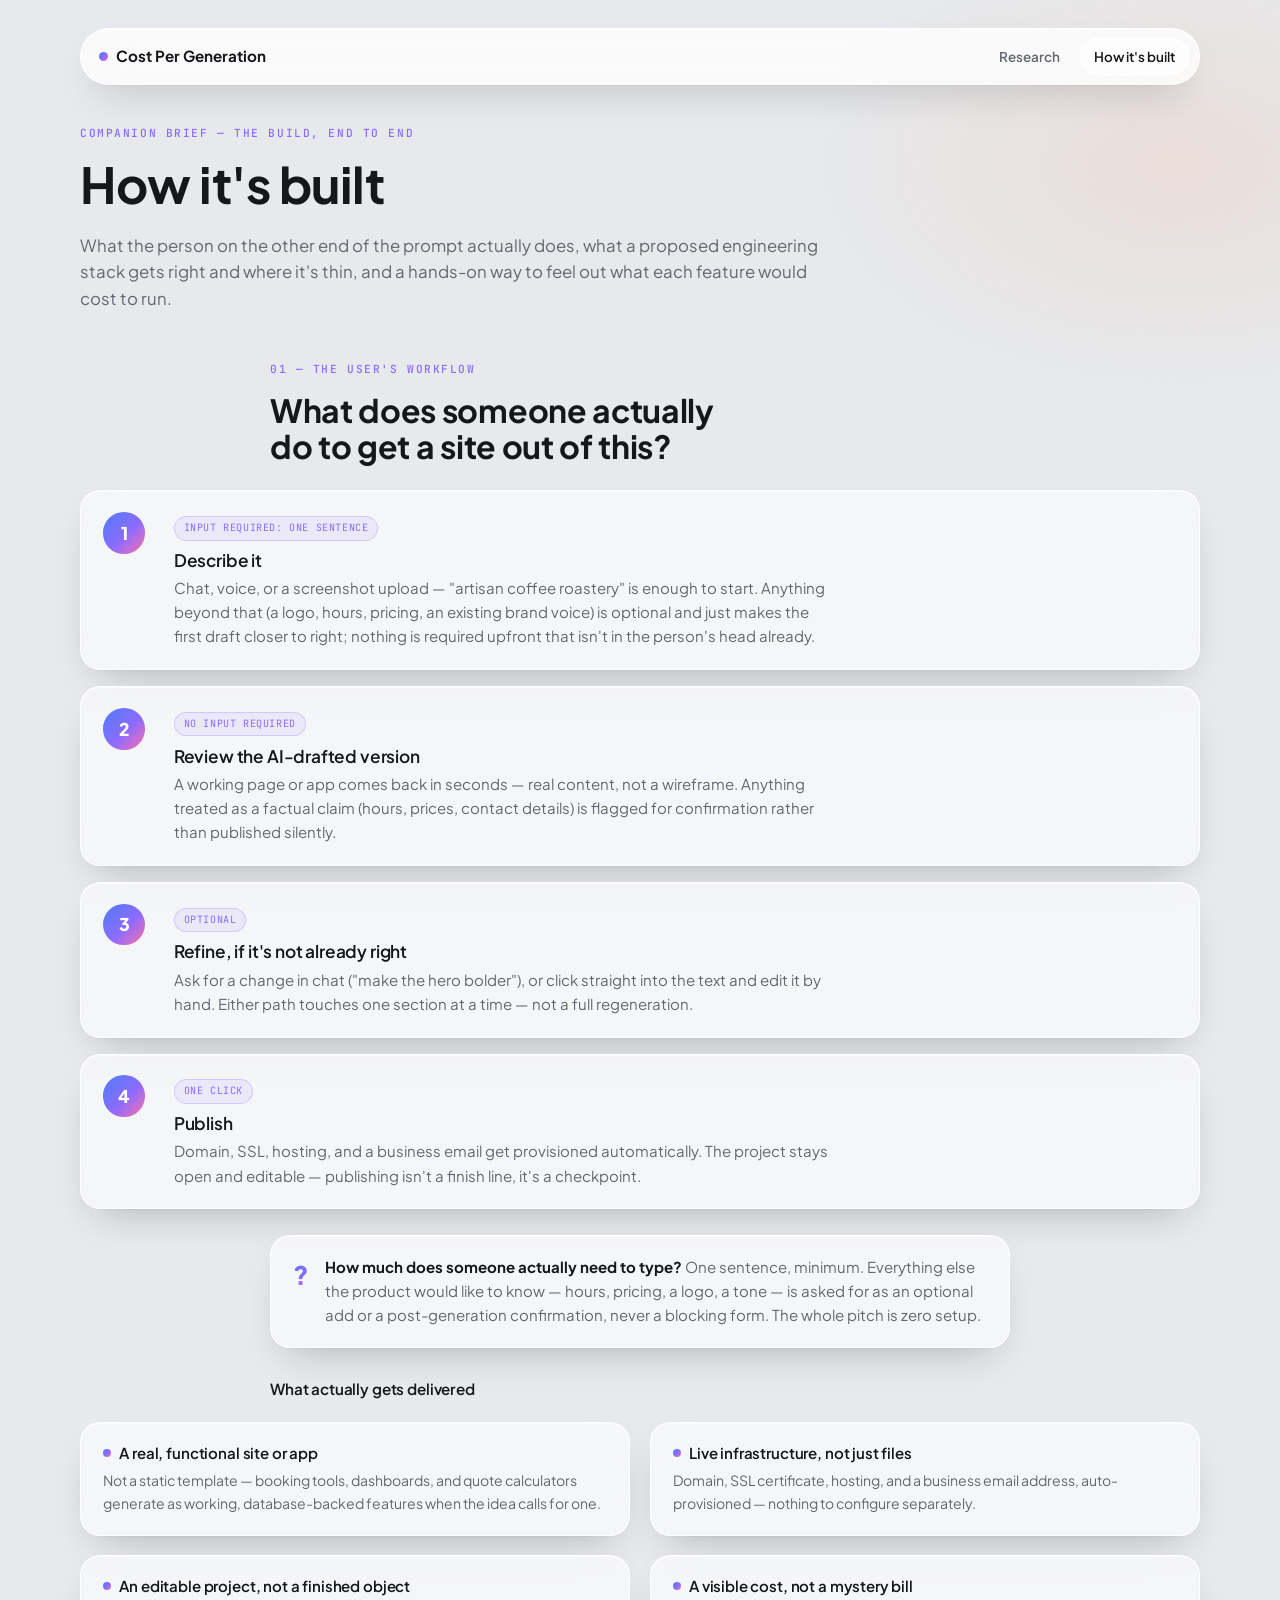
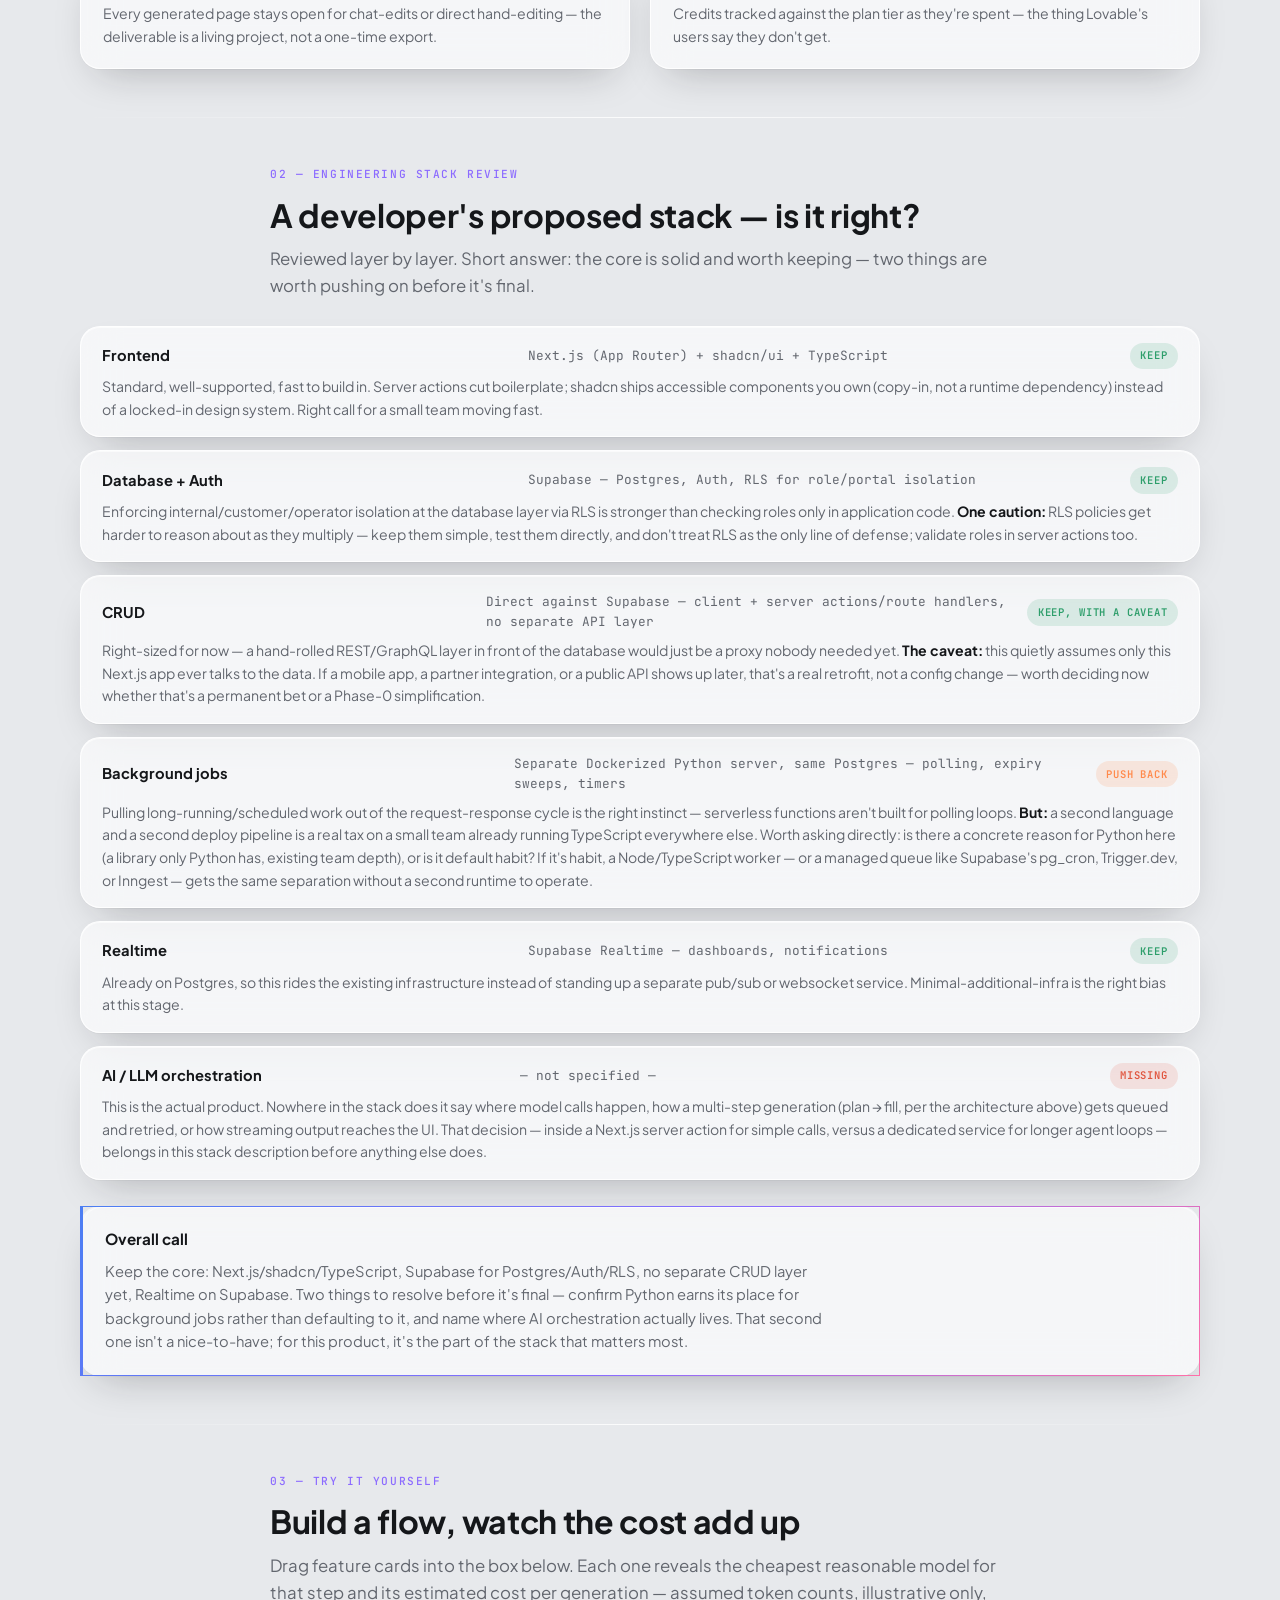
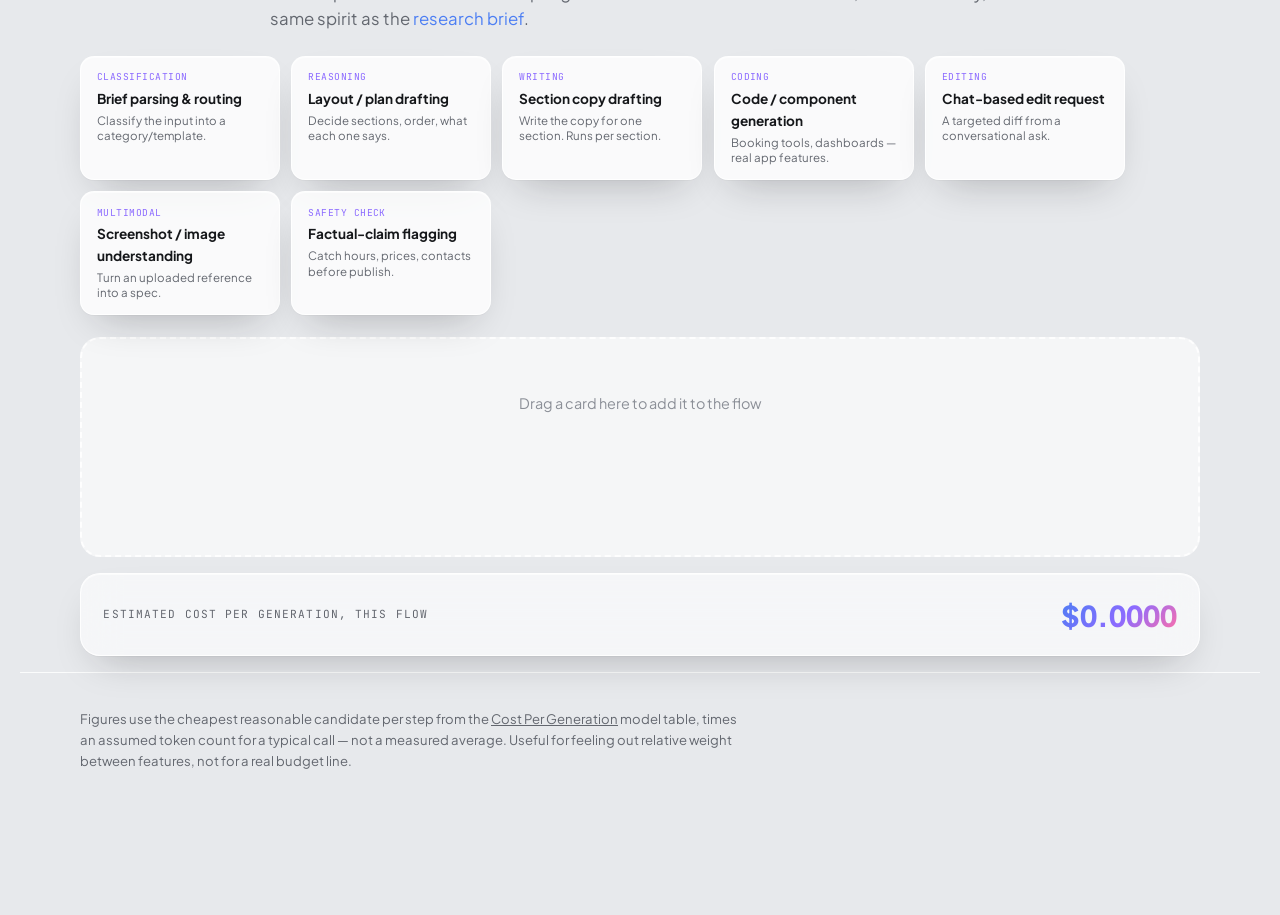
==== workflow.html @ f217ed28 "Rebrand to glassmorphic UI, add How It's Built page - New shared style.css: light/dark glass design " ====
<!doctype html>
<html lang="en">
<head>
<meta charset="utf-8" />
<meta name="viewport" content="width=device-width, initial-scale=1" />
<title>How It's Built</title>
<meta name="description" content="The end-user flow for IONOS's AI App & Sitebuilder, a review of a proposed engineering stack, and a drag-and-drop tool to feel out feature-by-feature model costs." />
<link rel="preconnect" href="https://fonts.googleapis.com" />
<link rel="preconnect" href="https://fonts.gstatic.com" crossorigin />
<link rel="stylesheet" href="style.css" />
<style>
/* steps */
.steps{display:flex;flex-direction:column;gap:1rem;margin:1.6rem 0}
.step{display:grid;grid-template-columns:3.2rem 1fr;gap:1.2rem;padding:1.3rem 1.4rem}
.step .sn{
  width:2.6rem;height:2.6rem;border-radius:50%;background:var(--gradient);color:#fff;
  display:flex;align-items:center;justify-content:center;font-family:var(--font-display);font-weight:800;font-size:1.1rem;
}
.step h3{margin:.15rem 0 .35rem;font-size:1.08rem}
.step p{margin:0;color:var(--soft-ink);font-size:.94rem;max-width:60ch}
.step .badge{
  display:inline-block;font-family:var(--font-mono);font-size:.63rem;text-transform:uppercase;letter-spacing:.06em;
  color:var(--violet);background:rgba(140,107,255,.1);border:1px solid rgba(140,107,255,.25);
  border-radius:999px;padding:.2rem .55rem;margin-bottom:.5rem;
}

.deliver-grid{display:grid;grid-template-columns:1fr 1fr;gap:1.2rem;margin:1.6rem 0}
@media (max-width:640px){ .deliver-grid{grid-template-columns:1fr} }
.deliver{padding:1.3rem 1.4rem}
.deliver h3{font-size:.94rem;margin-bottom:.5rem;display:flex;align-items:center;gap:.5rem}
.deliver h3 .ic{width:8px;height:8px;border-radius:50%;background:var(--gradient);flex:0 0 auto}
.deliver p{margin:0;font-size:.88rem;color:var(--soft-ink)}

.qcallout{
  display:flex;gap:1rem;align-items:flex-start;padding:1.2rem 1.4rem;margin:1.6rem 0;
}
.qcallout .q{font-family:var(--font-display);font-size:1.6rem;font-weight:800;background:var(--gradient);-webkit-background-clip:text;background-clip:text;color:transparent;flex:0 0 auto}
.qcallout p{margin:0;color:var(--soft-ink);font-size:.94rem}
.qcallout b{color:var(--ink)}

/* stack review */
.stack-list{display:flex;flex-direction:column;gap:.8rem;margin:1.6rem 0}
.stack-row{display:grid;grid-template-columns:1.4fr 2fr auto;gap:1rem;align-items:center;padding:1rem 1.3rem}
@media (max-width:760px){ .stack-row{grid-template-columns:1fr}}
.stack-row .layer{font-weight:700;font-size:.92rem}
.stack-row .choice{font-family:var(--font-mono);font-size:.8rem;color:var(--soft-ink)}
.verdict{
  font-family:var(--font-mono);font-size:.66rem;text-transform:uppercase;letter-spacing:.08em;
  padding:.3rem .65rem;border-radius:999px;white-space:nowrap;font-weight:600;
}
.verdict.keep{background:rgba(46,158,107,.14);color:var(--good)}
.verdict.watch{background:rgba(255,138,76,.16);color:var(--coral)}
.verdict.gap{background:rgba(224,86,63,.14);color:var(--bad)}
.stack-detail{padding:0 1.3rem 1rem;margin-top:-.6rem;font-size:.88rem;color:var(--soft-ink)}
.stack-detail b{color:var(--ink)}

.verdict-box{padding:1.3rem 1.4rem;margin-top:1.4rem;border-left:3px solid transparent;border-image:var(--gradient) 1}
.verdict-box h4{margin:0 0 .5rem;font-size:.95rem}
.verdict-box p{margin:0;color:var(--soft-ink);font-size:.92rem}

/* estimator */
.palette{display:flex;flex-wrap:wrap;gap:.7rem;margin:1.4rem 0}
.flow-card{
  touch-action:none;cursor:grab;user-select:none;
  display:flex;flex-direction:column;gap:.2rem;padding:.8rem 1rem;width:200px;
  background:var(--glass-strong);border:1px solid var(--glass-border);border-radius:14px;box-shadow:var(--glass-shadow);
}
.flow-card:active{cursor:grabbing}
.flow-card.used{opacity:.28;pointer-events:none}
.flow-card .fname{font-weight:700;font-size:.85rem}
.flow-card .fdesc{font-size:.72rem;color:var(--soft-ink);line-height:1.35}
.flow-card .ftag{font-family:var(--font-mono);font-size:.6rem;text-transform:uppercase;letter-spacing:.05em;color:var(--violet)}

.ghost{
  position:fixed;z-index:999;pointer-events:none;width:200px;
  padding:.8rem 1rem;background:var(--glass-strong);border:1px solid var(--glass-border);
  border-radius:14px;box-shadow:0 24px 50px -16px rgba(20,22,26,.4);transform:translate(-50%,-50%) rotate(-2deg);
}
.ghost .fname{font-weight:700;font-size:.85rem}

.dropzone{
  min-height:220px;padding:1.3rem;margin:0 0 1rem;
  display:flex;flex-wrap:wrap;align-content:flex-start;gap:.8rem;
  border:2px dashed var(--glass-border);border-radius:20px;background:var(--glass);
  transition:border-color .15s, background .15s;
}
.dropzone.over{border-color:var(--violet);background:rgba(140,107,255,.08)}
.dropzone .empty-msg{
  width:100%;text-align:center;color:var(--faint-ink);font-size:.9rem;margin:auto;padding:2rem 0;
}
.result-card{
  width:230px;padding:.85rem 1rem;background:var(--glass-strong);border:1px solid var(--glass-border);
  border-radius:14px;box-shadow:var(--glass-shadow);position:relative;
}
.result-card .rm{
  position:absolute;top:.5rem;right:.6rem;background:none;border:0;color:var(--faint-ink);cursor:pointer;
  font-size:.9rem;line-height:1;padding:.2rem;
}
.result-card .rm:hover{color:var(--bad)}
.result-card .fname{font-weight:700;font-size:.83rem;margin-bottom:.4rem;padding-right:1.2rem}
.result-card .models{display:flex;flex-wrap:wrap;gap:.3rem;margin-bottom:.5rem}
.result-card .mchip{
  font-family:var(--font-mono);font-size:.6rem;background:rgba(120,120,130,.1);border:1px solid var(--glass-border);
  border-radius:999px;padding:.15rem .5rem;color:var(--soft-ink);
}
.result-card .cost{font-family:var(--font-mono);font-size:.82rem;font-weight:600;color:var(--good)}

.totalbar{
  display:flex;align-items:center;justify-content:space-between;gap:1rem;flex-wrap:wrap;
  padding:1.1rem 1.4rem;
}
.totalbar .label{font-family:var(--font-mono);font-size:.7rem;text-transform:uppercase;letter-spacing:.1em;color:var(--soft-ink)}
.totalbar .amount{font-family:var(--font-display);font-size:1.8rem;font-weight:800;font-variant-numeric:tabular-nums}
.totalbar .amount span{background:var(--gradient);-webkit-background-clip:text;background-clip:text;color:transparent}
</style>
</head>
<body>

<header class="topbar">
  <div class="topbar-inner">
    <a class="brand" href="index.html"><span class="dot"></span><span class="full">Cost Per Generation</span></a>
    <nav class="navlinks">
      <a href="index.html">Research</a>
      <a href="workflow.html" class="is-active">How it's built</a>
    </nav>
  </div>
</header>

<main>
  <div class="wrap">
    <span class="eyebrow">Companion brief — the build, end to end</span>
    <h1>How it's built</h1>
    <p class="lede">What the person on the other end of the prompt actually does, what a proposed engineering stack gets right and where it's thin, and a hands-on way to feel out what each feature would cost to run.</p>
  </div>

  <!-- WORKFLOW -->
  <section style="margin-top:3rem" id="workflow">
    <div class="wrap" style="max-width:740px">
      <span class="eyebrow">01 — The user's workflow</span>
      <h2>What does someone actually do to get a site out of this?</h2>
    </div>
    <div class="wrap">
      <div class="steps">
        <div class="step card">
          <div class="sn">1</div>
          <div>
            <span class="badge">Input required: one sentence</span>
            <h3>Describe it</h3>
            <p>Chat, voice, or a screenshot upload — "artisan coffee roastery" is enough to start. Anything beyond that (a logo, hours, pricing, an existing brand voice) is optional and just makes the first draft closer to right; nothing is required upfront that isn't in the person's head already.</p>
          </div>
        </div>
        <div class="step card">
          <div class="sn">2</div>
          <div>
            <span class="badge">No input required</span>
            <h3>Review the AI-drafted version</h3>
            <p>A working page or app comes back in seconds — real content, not a wireframe. Anything treated as a factual claim (hours, prices, contact details) is flagged for confirmation rather than published silently.</p>
          </div>
        </div>
        <div class="step card">
          <div class="sn">3</div>
          <div>
            <span class="badge">Optional</span>
            <h3>Refine, if it's not already right</h3>
            <p>Ask for a change in chat ("make the hero bolder"), or click straight into the text and edit it by hand. Either path touches one section at a time — not a full regeneration.</p>
          </div>
        </div>
        <div class="step card">
          <div class="sn">4</div>
          <div>
            <span class="badge">One click</span>
            <h3>Publish</h3>
            <p>Domain, SSL, hosting, and a business email get provisioned automatically. The project stays open and editable — publishing isn't a finish line, it's a checkpoint.</p>
          </div>
        </div>
      </div>
    </div>

    <div class="wrap" style="max-width:740px">
      <div class="qcallout card">
        <span class="q">?</span>
        <p><b>How much does someone actually need to type?</b> One sentence, minimum. Everything else the product would like to know — hours, pricing, a logo, a tone — is asked for as an optional add or a post-generation confirmation, never a blocking form. The whole pitch is zero setup.</p>
      </div>
    </div>

    <div class="wrap" style="max-width:740px">
      <h3 style="font-size:.95rem;margin:2rem 0 0">What actually gets delivered</h3>
    </div>
    <div class="wrap">
      <div class="deliver-grid">
        <div class="deliver card"><h3><span class="ic"></span>A real, functional site or app</h3><p>Not a static template — booking tools, dashboards, and quote calculators generate as working, database-backed features when the idea calls for one.</p></div>
        <div class="deliver card"><h3><span class="ic"></span>Live infrastructure, not just files</h3><p>Domain, SSL certificate, hosting, and a business email address, auto-provisioned — nothing to configure separately.</p></div>
        <div class="deliver card"><h3><span class="ic"></span>An editable project, not a finished object</h3><p>Every generated page stays open for chat-edits or direct hand-editing — the deliverable is a living project, not a one-time export.</p></div>
        <div class="deliver card"><h3><span class="ic"></span>A visible cost, not a mystery bill</h3><p>Credits tracked against the plan tier as they're spent — the thing Lovable's users say they don't get.</p></div>
      </div>
    </div>
  </section>

  <hr class="rule" />

  <!-- STACK REVIEW -->
  <section id="stack">
    <div class="wrap" style="max-width:740px">
      <span class="eyebrow">02 — Engineering stack review</span>
      <h2>A developer's proposed stack — is it right?</h2>
      <p class="lede">Reviewed layer by layer. Short answer: the core is solid and worth keeping — two things are worth pushing on before it's final.</p>
    </div>
    <div class="wrap">
      <div class="stack-list">
        <div class="card">
          <div class="stack-row">
            <span class="layer">Frontend</span>
            <span class="choice">Next.js (App Router) + shadcn/ui + TypeScript</span>
            <span class="verdict keep">Keep</span>
          </div>
          <div class="stack-detail">Standard, well-supported, fast to build in. Server actions cut boilerplate; shadcn ships accessible components you own (copy-in, not a runtime dependency) instead of a locked-in design system. Right call for a small team moving fast.</div>
        </div>
        <div class="card">
          <div class="stack-row">
            <span class="layer">Database + Auth</span>
            <span class="choice">Supabase — Postgres, Auth, RLS for role/portal isolation</span>
            <span class="verdict keep">Keep</span>
          </div>
          <div class="stack-detail">Enforcing internal/customer/operator isolation at the database layer via RLS is stronger than checking roles only in application code. <b>One caution:</b> RLS policies get harder to reason about as they multiply — keep them simple, test them directly, and don't treat RLS as the only line of defense; validate roles in server actions too.</div>
        </div>
        <div class="card">
          <div class="stack-row">
            <span class="layer">CRUD</span>
            <span class="choice">Direct against Supabase — client + server actions/route handlers, no separate API layer</span>
            <span class="verdict keep">Keep, with a caveat</span>
          </div>
          <div class="stack-detail">Right-sized for now — a hand-rolled REST/GraphQL layer in front of the database would just be a proxy nobody needed yet. <b>The caveat:</b> this quietly assumes only this Next.js app ever talks to the data. If a mobile app, a partner integration, or a public API shows up later, that's a real retrofit, not a config change — worth deciding now whether that's a permanent bet or a Phase-0 simplification.</div>
        </div>
        <div class="card">
          <div class="stack-row">
            <span class="layer">Background jobs</span>
            <span class="choice">Separate Dockerized Python server, same Postgres — polling, expiry sweeps, timers</span>
            <span class="verdict watch">Push back</span>
          </div>
          <div class="stack-detail">Pulling long-running/scheduled work out of the request-response cycle is the right instinct — serverless functions aren't built for polling loops. <b>But:</b> a second language and a second deploy pipeline is a real tax on a small team already running TypeScript everywhere else. Worth asking directly: is there a concrete reason for Python here (a library only Python has, existing team depth), or is it default habit? If it's habit, a Node/TypeScript worker — or a managed queue like Supabase's pg_cron, Trigger.dev, or Inngest — gets the same separation without a second runtime to operate.</div>
        </div>
        <div class="card">
          <div class="stack-row">
            <span class="layer">Realtime</span>
            <span class="choice">Supabase Realtime — dashboards, notifications</span>
            <span class="verdict keep">Keep</span>
          </div>
          <div class="stack-detail">Already on Postgres, so this rides the existing infrastructure instead of standing up a separate pub/sub or websocket service. Minimal-additional-infra is the right bias at this stage.</div>
        </div>
        <div class="card">
          <div class="stack-row">
            <span class="layer">AI / LLM orchestration</span>
            <span class="choice">— not specified —</span>
            <span class="verdict gap">Missing</span>
          </div>
          <div class="stack-detail">This is the actual product. Nowhere in the stack does it say where model calls happen, how a multi-step generation (plan → fill, per the architecture above) gets queued and retried, or how streaming output reaches the UI. That decision — inside a Next.js server action for simple calls, versus a dedicated service for longer agent loops — belongs in this stack description before anything else does.</div>
        </div>
      </div>

      <div class="verdict-box card">
        <h4>Overall call</h4>
        <p>Keep the core: Next.js/shadcn/TypeScript, Supabase for Postgres/Auth/RLS, no separate CRUD layer yet, Realtime on Supabase. Two things to resolve before it's final — confirm Python earns its place for background jobs rather than defaulting to it, and name where AI orchestration actually lives. That second one isn't a nice-to-have; for this product, it's the part of the stack that matters most.</p>
      </div>
    </div>
  </section>

  <hr class="rule" />

  <!-- ESTIMATOR -->
  <section id="estimator">
    <div class="wrap" style="max-width:740px">
      <span class="eyebrow">03 — Try it yourself</span>
      <h2>Build a flow, watch the cost add up</h2>
      <p class="lede">Drag feature cards into the box below. Each one reveals the cheapest reasonable model for that step and its estimated cost per generation — assumed token counts, illustrative only, same spirit as the <a href="index.html">research brief</a>.</p>
    </div>
    <div class="wrap">
      <div class="palette" id="palette"></div>

      <div class="dropzone" id="dropzone">
        <span class="empty-msg" id="emptyMsg">Drag a card here to add it to the flow</span>
      </div>

      <div class="totalbar card">
        <span class="label">Estimated cost per generation, this flow</span>
        <span class="amount"><span id="totalAmount">$0.0000</span></span>
      </div>
    </div>
  </section>

  <footer>
    <div class="wrap">
      <p>Figures use the cheapest reasonable candidate per step from the <a href="index.html">Cost Per Generation</a> model table, times an assumed token count for a typical call — not a measured average. Useful for feeling out relative weight between features, not for a real budget line.</p>
    </div>
  </footer>
</main>

<script>
(function(){
  var FEATURES = [
    { id:'parse', name:'Brief parsing & routing', desc:'Classify the input into a category/template.', tag:'classification', models:['Command R7B','GPT-5 Nano'], cost:0.000038 },
    { id:'plan', name:'Layout / plan drafting', desc:'Decide sections, order, what each one says.', tag:'reasoning', models:['Gemini 3 Flash','Claude Sonnet 5'], cost:0.003150 },
    { id:'copy', name:'Section copy drafting', desc:'Write the copy for one section. Runs per section.', tag:'writing', models:['Claude Haiku 4.5','GPT-5 Mini'], cost:0.002800 },
    { id:'code', name:'Code / component generation', desc:'Booking tools, dashboards — real app features.', tag:'coding', models:['Kimi K2.7 Code','Qwen3 Coder'], cost:0.010970 },
    { id:'edit', name:'Chat-based edit request', desc:'A targeted diff from a conversational ask.', tag:'editing', models:['Claude Haiku 4.5','Grok 4.1'], cost:0.002500 },
    { id:'vision', name:'Screenshot / image understanding', desc:'Turn an uploaded reference into a spec.', tag:'multimodal', models:['Gemini 3.1 Pro','GPT-5.5'], cost:0.007200 },
    { id:'flag', name:'Factual-claim flagging', desc:'Catch hours, prices, contacts before publish.', tag:'safety check', models:['Command R7B','GPT-5 Nano'], cost:0.000023 }
  ];

  var palette = document.getElementById('palette');
  var dropzone = document.getElementById('dropzone');
  var emptyMsg = document.getElementById('emptyMsg');
  var totalAmount = document.getElementById('totalAmount');
  var total = 0;

  function fmt(n){
    if(n === 0) return '$0.0000';
    if(n < 0.001) return '$' + n.toFixed(6);
    if(n < 0.01) return '$' + n.toFixed(5);
    return '$' + n.toFixed(4);
  }

  FEATURES.forEach(function(f){
    var card = document.createElement('div');
    card.className = 'flow-card';
    card.id = 'card-' + f.id;
    card.innerHTML = '<span class="ftag">' + f.tag + '</span><span class="fname">' + f.name + '</span><span class="fdesc">' + f.desc + '</span>';
    palette.appendChild(card);
    wireDrag(card, f);
  });

  function wireDrag(card, f){
    card.addEventListener('pointerdown', function(e){
      if(card.classList.contains('used')) return;
      e.preventDefault();
      var ghost = document.createElement('div');
      ghost.className = 'ghost';
      ghost.innerHTML = '<span class="fname">' + f.name + '</span>';
      document.body.appendChild(ghost);
      moveGhost(e.clientX, e.clientY);

      function moveGhost(x,y){ ghost.style.left = x + 'px'; ghost.style.top = y + 'px'; }

      function onMove(ev){
        moveGhost(ev.clientX, ev.clientY);
        var r = dropzone.getBoundingClientRect();
        var inside = ev.clientX >= r.left && ev.clientX <= r.right && ev.clientY >= r.top && ev.clientY <= r.bottom;
        dropzone.classList.toggle('over', inside);
      }
      function onUp(ev){
        window.removeEventListener('pointermove', onMove);
        window.removeEventListener('pointerup', onUp);
        dropzone.classList.remove('over');
        var r = dropzone.getBoundingClientRect();
        var inside = ev.clientX >= r.left && ev.clientX <= r.right && ev.clientY >= r.top && ev.clientY <= r.bottom;
        ghost.remove();
        if(inside) addToFlow(f, card);
      }
      window.addEventListener('pointermove', onMove);
      window.addEventListener('pointerup', onUp);
    });
  }

  function addToFlow(f, card){
    card.classList.add('used');
    emptyMsg.style.display = 'none';

    var rc = document.createElement('div');
    rc.className = 'result-card';
    rc.id = 'result-' + f.id;
    rc.innerHTML =
      '<button class="rm" aria-label="Remove ' + f.name + '">×</button>' +
      '<div class="fname">' + f.name + '</div>' +
      '<div class="models">' + f.models.map(function(m){ return '<span class="mchip">' + m + '</span>'; }).join('') + '</div>' +
      '<div class="cost">' + fmt(f.cost) + ' / call</div>';
    dropzone.appendChild(rc);

    total += f.cost;
    totalAmount.textContent = fmt(total);

    rc.querySelector('.rm').addEventListener('click', function(){
      rc.remove();
      card.classList.remove('used');
      total -= f.cost;
      totalAmount.textContent = fmt(total);
      if(!dropzone.querySelector('.result-card')) emptyMsg.style.display = '';
    });
  }
})();
</script>
</body>
</html>
---- style.css ----
@import url('https://fonts.googleapis.com/css2?family=Plus+Jakarta+Sans:ital,wght@0,400;0,500;0,600;0,700;0,800;1,500&family=JetBrains+Mono:wght@400;500;600&display=swap');

:root{
  --bg:#E7E9EC;
  --bg-2:#DEE1E6;
  --ink:#15171A;
  --soft-ink:#63676F;
  --faint-ink:#8B8F97;

  --glass:rgba(255,255,255,.60);
  --glass-strong:rgba(255,255,255,.78);
  --glass-border:rgba(255,255,255,.85);
  --glass-shadow:0 1px 1px rgba(20,22,26,.03), 0 18px 40px -18px rgba(20,22,26,.28), inset 0 1px 0 rgba(255,255,255,.6);

  --blue:#4C7EF3;
  --violet:#8C6BFF;
  --pink:#FF6FA8;
  --coral:#FF8A4C;
  --good:#2E9E6B;
  --bad:#E0563F;

  --gradient: linear-gradient(135deg, var(--blue), var(--violet) 55%, var(--pink));
  --gradient-soft: linear-gradient(135deg, color-mix(in srgb, var(--blue) 22%, transparent), color-mix(in srgb, var(--violet) 18%, transparent) 55%, color-mix(in srgb, var(--pink) 16%, transparent));

  --font-display:'Plus Jakarta Sans', system-ui, sans-serif;
  --font-body:'Plus Jakarta Sans', system-ui, sans-serif;
  --font-mono:'JetBrains Mono', ui-monospace, monospace;
  --maxw:1120px;
}

@media (prefers-color-scheme: dark){
  :root:not([data-theme="light"]){
    --bg:#0D0F13; --bg-2:#14171D;
    --ink:#EEF0F3; --soft-ink:#9FA4AC; --faint-ink:#6B6F78;
    --glass:rgba(255,255,255,.055); --glass-strong:rgba(255,255,255,.09);
    --glass-border:rgba(255,255,255,.14);
    --glass-shadow:0 1px 1px rgba(0,0,0,.4), 0 24px 50px -20px rgba(0,0,0,.65), inset 0 1px 0 rgba(255,255,255,.06);
    --blue:#6E97FF; --violet:#A78BFF; --pink:#FF86B8; --coral:#FFA36B;
    --good:#4CBE8B; --bad:#FF7A63;
  }
}
:root[data-theme="dark"]{
  --bg:#0D0F13; --bg-2:#14171D;
  --ink:#EEF0F3; --soft-ink:#9FA4AC; --faint-ink:#6B6F78;
  --glass:rgba(255,255,255,.055); --glass-strong:rgba(255,255,255,.09);
  --glass-border:rgba(255,255,255,.14);
  --glass-shadow:0 1px 1px rgba(0,0,0,.4), 0 24px 50px -20px rgba(0,0,0,.65), inset 0 1px 0 rgba(255,255,255,.06);
  --blue:#6E97FF; --violet:#A78BFF; --pink:#FF86B8; --coral:#FFA36B;
  --good:#4CBE8B; --bad:#FF7A63;
}

*,*::before,*::after{box-sizing:border-box}
html{background:var(--bg)}
body{
  margin:0; background:
    radial-gradient(760px 420px at 14% -6%, color-mix(in srgb, var(--blue) 14%, transparent), transparent 60%),
    radial-gradient(620px 380px at 92% 4%, color-mix(in srgb, var(--coral) 12%, transparent), transparent 60%),
    var(--bg);
  color:var(--ink); font-family:var(--font-body); font-size:16px; line-height:1.6;
  -webkit-font-smoothing:antialiased; padding:0 20px;
}
@media (prefers-reduced-motion:reduce){ *{animation-duration:.001ms!important;transition-duration:.001ms!important} }
:focus-visible{outline:2px solid var(--blue); outline-offset:2px; border-radius:4px}
a{color:var(--blue); text-decoration:none}
img{max-width:100%}

h1,h2,h3{font-family:var(--font-display);font-weight:700;line-height:1.14;margin:0 0 .4em;letter-spacing:-.01em;text-wrap:balance}
h1{font-size:clamp(2.1rem,5vw,3.1rem)}
h2{font-size:clamp(1.5rem,3.2vw,2rem)}
h3{font-size:1.1rem;font-weight:600}
p{margin:0 0 1rem;max-width:66ch}
.lede{color:var(--soft-ink);font-size:1.05rem;max-width:62ch}
.wrap{max-width:var(--maxw);margin:0 auto}

.eyebrow{
  font-family:var(--font-mono);font-size:.7rem;text-transform:uppercase;letter-spacing:.14em;
  font-weight:500;color:var(--violet);margin:0 0 .8rem;display:block;
}

/* ===== nav ===== */
.topbar{position:sticky;top:14px;z-index:50;padding-top:14px;margin-bottom:1rem}
.topbar-inner{
  max-width:var(--maxw);margin:0 auto;display:flex;align-items:center;justify-content:space-between;
  gap:1rem;background:var(--glass-strong);backdrop-filter:blur(22px) saturate(160%);-webkit-backdrop-filter:blur(22px) saturate(160%);
  border:1px solid var(--glass-border);border-radius:999px;box-shadow:var(--glass-shadow);
  padding:.55rem .6rem .55rem 1.1rem;
}
.brand{font-weight:700;font-size:.95rem;color:var(--ink);display:flex;align-items:center;gap:.5rem}
.brand .dot{width:9px;height:9px;border-radius:50%;background:var(--gradient)}
.navlinks{display:flex;gap:.3rem}
.navlinks a{
  font-size:.84rem;font-weight:600;color:var(--soft-ink);padding:.5rem .9rem;border-radius:999px;transition:.15s;
}
.navlinks a:hover{color:var(--ink);background:rgba(120,120,130,.1)}
.navlinks a.is-active{color:var(--ink);background:var(--glass);box-shadow:inset 0 0 0 1px var(--glass-border)}

main{padding-block:2.4rem 5rem}
.rule{height:1px;background:linear-gradient(90deg, transparent, var(--glass-border), transparent);border:0;max-width:var(--maxw);margin:3rem auto}
section{max-width:var(--maxw);margin:0 auto}

/* ===== glass surfaces ===== */
.card{
  background:var(--glass);backdrop-filter:blur(18px) saturate(150%);-webkit-backdrop-filter:blur(18px) saturate(150%);
  border:1px solid var(--glass-border);border-radius:20px;box-shadow:var(--glass-shadow);
}
.note{
  font-family:var(--font-mono);font-size:.78rem;color:var(--soft-ink);
  background:var(--glass);border:1px solid var(--glass-border);border-radius:14px;
  padding:.8rem 1rem;margin:1rem 0 1.6rem;max-width:66ch;backdrop-filter:blur(14px);
}
.note b{color:var(--ink)}

/* ===== buttons / pills ===== */
.btn{
  font-family:var(--font-display);font-weight:600;font-size:.86rem;border:0;cursor:pointer;
  border-radius:999px;padding:.75rem 1.35rem;display:inline-flex;align-items:center;gap:.5rem;
  transition:transform .12s, box-shadow .2s;
}
.btn:active{transform:translateY(1px)}
.btn-glass{
  background:var(--glass-strong);color:var(--ink);border:1px solid var(--glass-border);
  box-shadow:var(--glass-shadow);
}
.btn-primary{
  background:var(--gradient); color:#fff;
  box-shadow:0 1px 1px rgba(255,255,255,.5) inset, 0 10px 26px -10px color-mix(in srgb, var(--blue) 70%, var(--violet));
}
.btn-primary:hover{box-shadow:0 1px 1px rgba(255,255,255,.5) inset, 0 14px 32px -10px color-mix(in srgb, var(--blue) 75%, var(--violet))}
.btn-coral{
  background:linear-gradient(135deg, var(--coral), #FFB25C);
  color:#3A1E00; box-shadow:0 10px 26px -10px color-mix(in srgb, var(--coral) 65%, transparent);
}

.chip{
  font-family:var(--font-mono);font-size:.7rem;text-transform:uppercase;letter-spacing:.06em;
  background:var(--glass);border:1px solid var(--glass-border);color:var(--soft-ink);
  border-radius:999px;padding:.42rem .85rem;cursor:pointer;transition:.15s;backdrop-filter:blur(10px);
}
.chip:hover{color:var(--ink)}
.chip.active{background:var(--gradient);border-color:transparent;color:#fff;box-shadow:0 6px 18px -8px color-mix(in srgb, var(--violet) 60%, transparent)}

/* ===== tables ===== */
.table-wrap{overflow-x:auto;border:1px solid var(--glass-border);border-radius:16px;background:var(--glass);backdrop-filter:blur(16px);margin-bottom:1.6rem}
table{border-collapse:collapse;width:100%;min-width:820px;font-size:.86rem}
th,td{text-align:left;padding:.65rem .9rem;vertical-align:top;border-bottom:1px solid var(--glass-border)}
thead th{
  font-family:var(--font-mono);font-size:.65rem;text-transform:uppercase;letter-spacing:.08em;
  color:var(--soft-ink);background:rgba(120,120,130,.06);white-space:nowrap;
}
tbody tr.hide{display:none}
tbody tr:last-child td{border-bottom:0}
td.num{font-family:var(--font-mono);font-variant-numeric:tabular-nums;white-space:nowrap;color:var(--ink)}
td.model{font-weight:700}
td.provider{color:var(--soft-ink);white-space:nowrap}
.tier-row td{background:rgba(140,107,255,.08);font-family:var(--font-mono);font-size:.66rem;text-transform:uppercase;letter-spacing:.1em;color:var(--violet);font-weight:700;padding:.5rem .9rem}
.tag{
  display:inline-block;font-family:var(--font-mono);font-size:.6rem;text-transform:uppercase;
  letter-spacing:.05em;padding:.16rem .42rem;border-radius:5px;margin:0 .2rem .2rem 0;
  background:rgba(120,120,130,.1);color:var(--soft-ink);border:1px solid var(--glass-border);
}
.flag{color:var(--bad);font-family:var(--font-mono)}

footer{border-top:1px solid var(--glass-border);margin-top:1rem;padding-block:2.2rem 3rem}
footer .wrap{font-size:.82rem;color:var(--soft-ink)}
footer h4{font-family:var(--font-mono);font-size:.66rem;text-transform:uppercase;letter-spacing:.1em;color:var(--soft-ink);margin:0 0 .6rem}
footer ol{margin:0 0 1.2rem;padding-left:1.2rem}
footer li{margin-bottom:.3rem}
footer a{color:var(--soft-ink);text-decoration:underline}

@media (max-width:640px){
  .topbar{top:8px}
  .navlinks a{padding:.5rem .65rem;font-size:.78rem}
  .brand span.full{display:none}
}
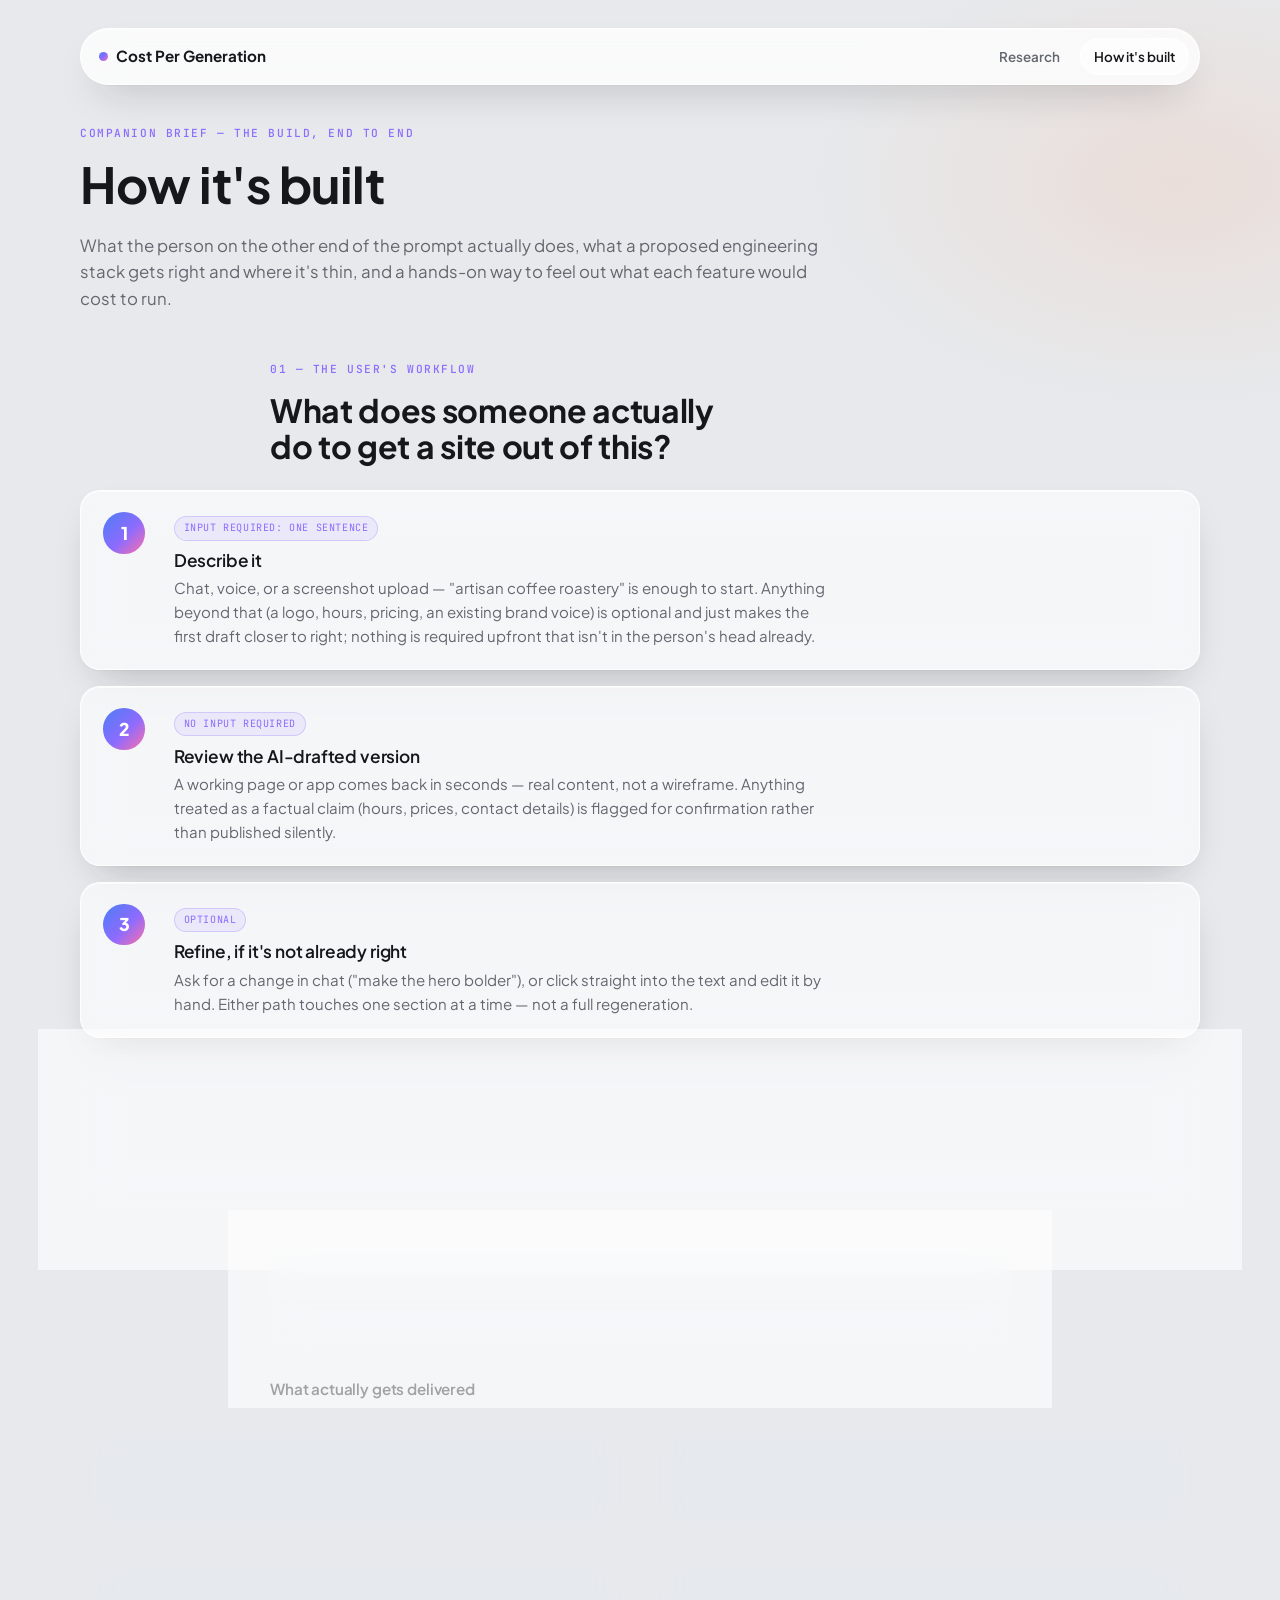
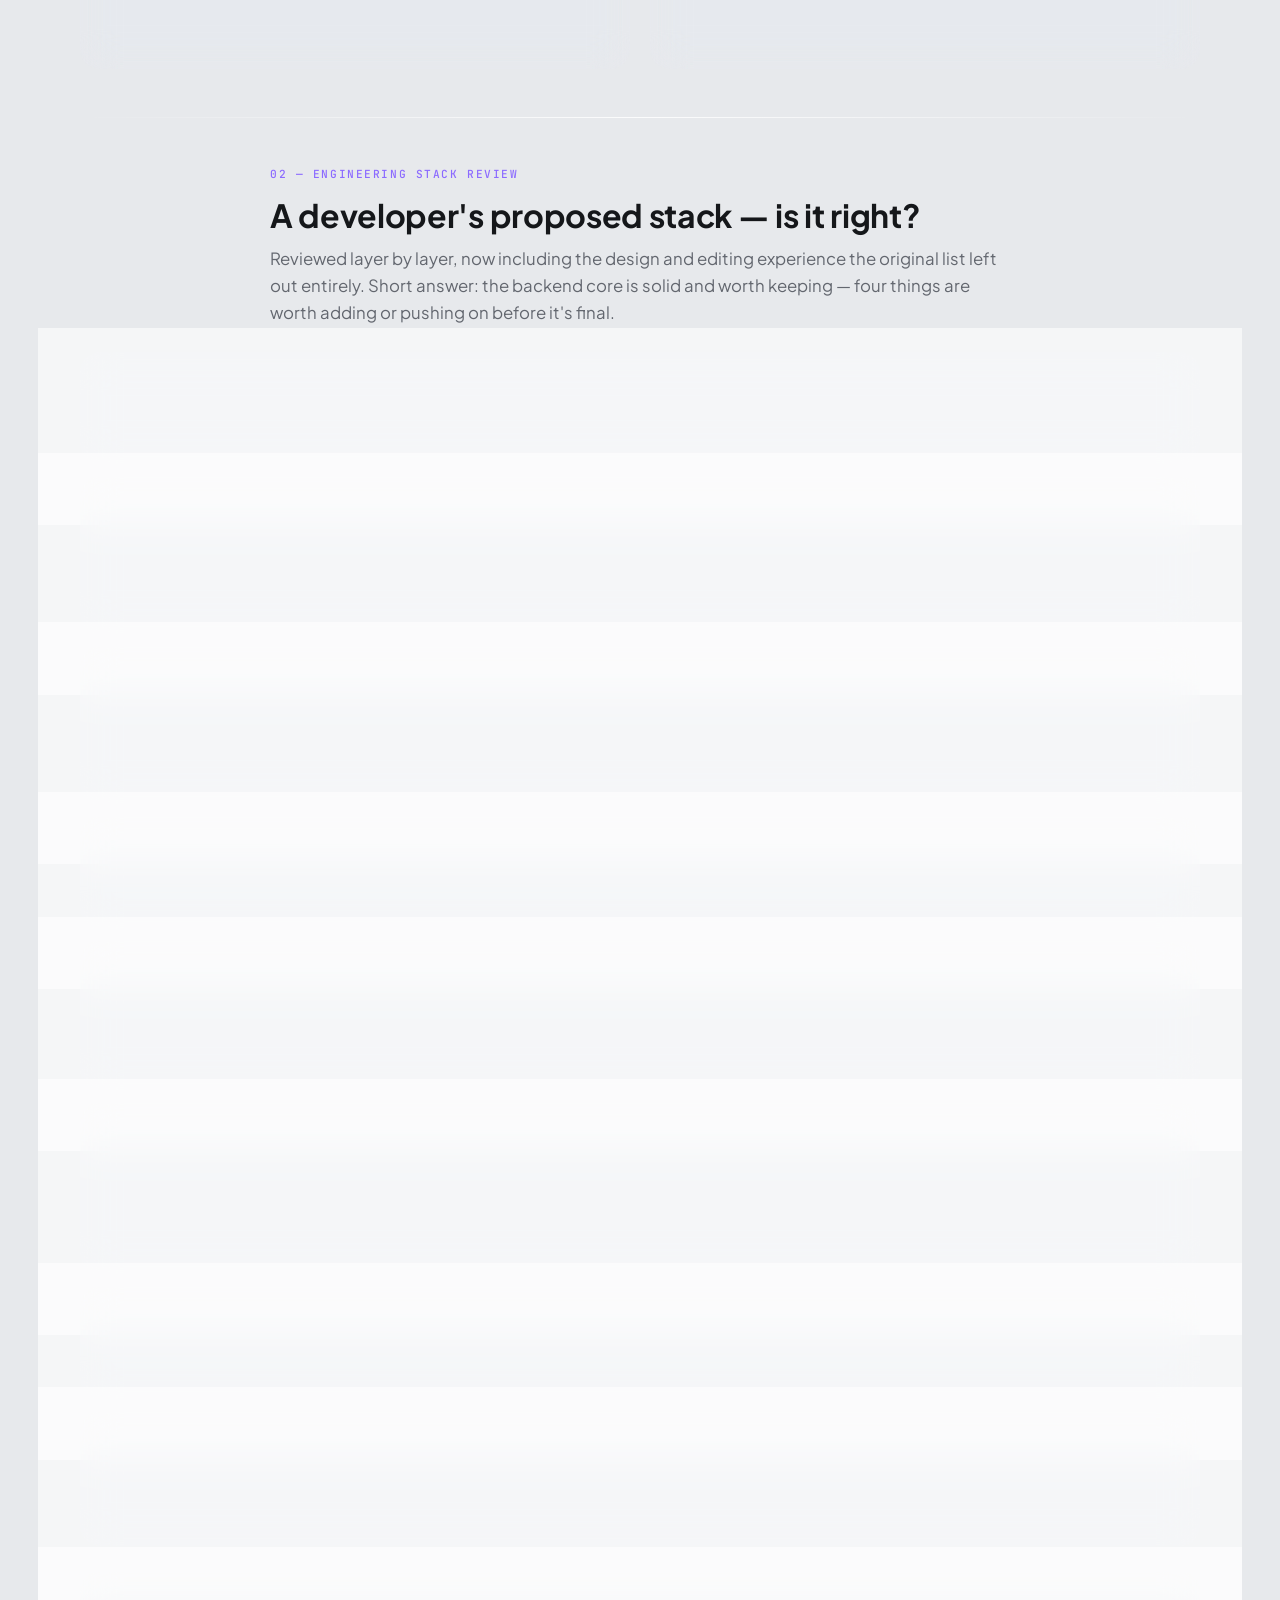
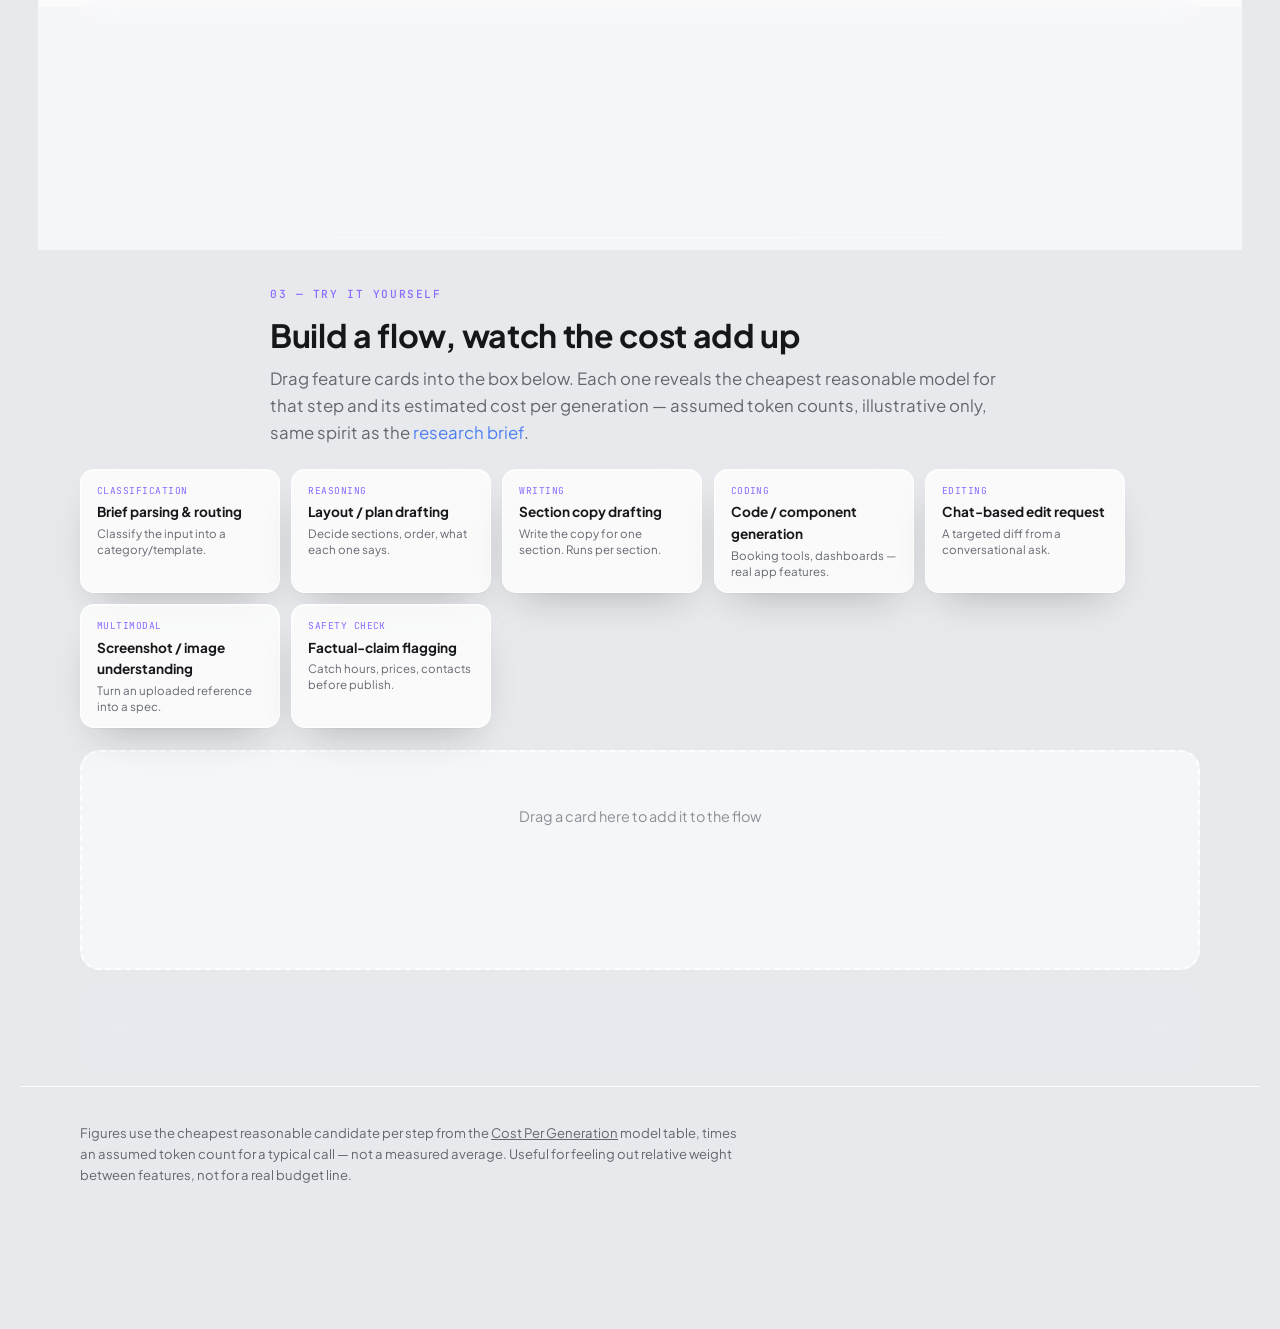
==== commit 31c89d60: "Add UI/UX design capability to the stack review The proposed stack said nothing about how visual des" ====
--- a/workflow.html
+++ b/workflow.html
@@ -203,7 +203,7 @@
     <div class="wrap" style="max-width:740px">
       <span class="eyebrow">02 — Engineering stack review</span>
       <h2>A developer's proposed stack — is it right?</h2>
-      <p class="lede">Reviewed layer by layer. Short answer: the core is solid and worth keeping — two things are worth pushing on before it's final.</p>
+      <p class="lede">Reviewed layer by layer, now including the design and editing experience the original list left out entirely. Short answer: the backend core is solid and worth keeping — four things are worth adding or pushing on before it's final.</p>
     </div>
     <div class="wrap">
       <div class="stack-list">
@@ -217,6 +217,22 @@
         </div>
         <div class="card">
           <div class="stack-row">
+            <span class="layer">Design system / theming</span>
+            <span class="choice">— not specified —</span>
+            <span class="verdict gap">Missing</span>
+          </div>
+          <div class="stack-detail">This is where "sameness at scale" either gets solved or doesn't. Let the AI invent arbitrary colors and type pairings freely, and output gets inconsistent and sometimes fails contrast — exactly what a pre-publish accessibility audit is supposed to catch after the fact. Better: a versioned library of curated design tokens — palette pairs, type pairings, spacing/radius scales, the same idea the research brief's own category engine uses — that the AI <em>selects and remixes</em> rather than invents from scratch. Every generated site inherits a baseline of taste for free, and the accessibility check becomes a formality instead of a rescue.</div>
+        </div>
+        <div class="card">
+          <div class="stack-row">
+            <span class="layer">Visual editor (UI/UX)</span>
+            <span class="choice">— not specified —</span>
+            <span class="verdict gap">Missing</span>
+          </div>
+          <div class="stack-detail">Chat-based edits cover content changes. They don't cover "move this," "make this section bigger," "swap this layout variant" — real UI/UX editing needs a visual surface, not just a text box. Build it directly on top of shadcn/ui and the section-slot data model already in the stack — click to select a section, edit text inline, adjust structured properties (variant, spacing, color) in a panel — rather than adopting a third-party page-builder framework. That avoids the exact trap flagged in the Lovable research: inheriting someone else's data model and UX instead of owning your own.</div>
+        </div>
+        <div class="card">
+          <div class="stack-row">
             <span class="layer">Database + Auth</span>
             <span class="choice">Supabase — Postgres, Auth, RLS for role/portal isolation</span>
             <span class="verdict keep">Keep</span>
@@ -259,7 +275,7 @@
 
       <div class="verdict-box card">
         <h4>Overall call</h4>
-        <p>Keep the core: Next.js/shadcn/TypeScript, Supabase for Postgres/Auth/RLS, no separate CRUD layer yet, Realtime on Supabase. Two things to resolve before it's final — confirm Python earns its place for background jobs rather than defaulting to it, and name where AI orchestration actually lives. That second one isn't a nice-to-have; for this product, it's the part of the stack that matters most.</p>
+        <p>Keep the core: Next.js/shadcn/TypeScript, Supabase for Postgres/Auth/RLS, no separate CRUD layer yet, Realtime on Supabase. Four things to resolve before it's final — add a design-token system and a visual editor (both missing entirely, and both compound: get the token library and the editor's data model right early, and everything generated after inherits them for free), confirm Python earns its place for background jobs rather than defaulting to it, and name where AI orchestration actually lives. That last one isn't a nice-to-have; for this product, it's the part of the stack that matters most.</p>
       </div>
     </div>
   </section>
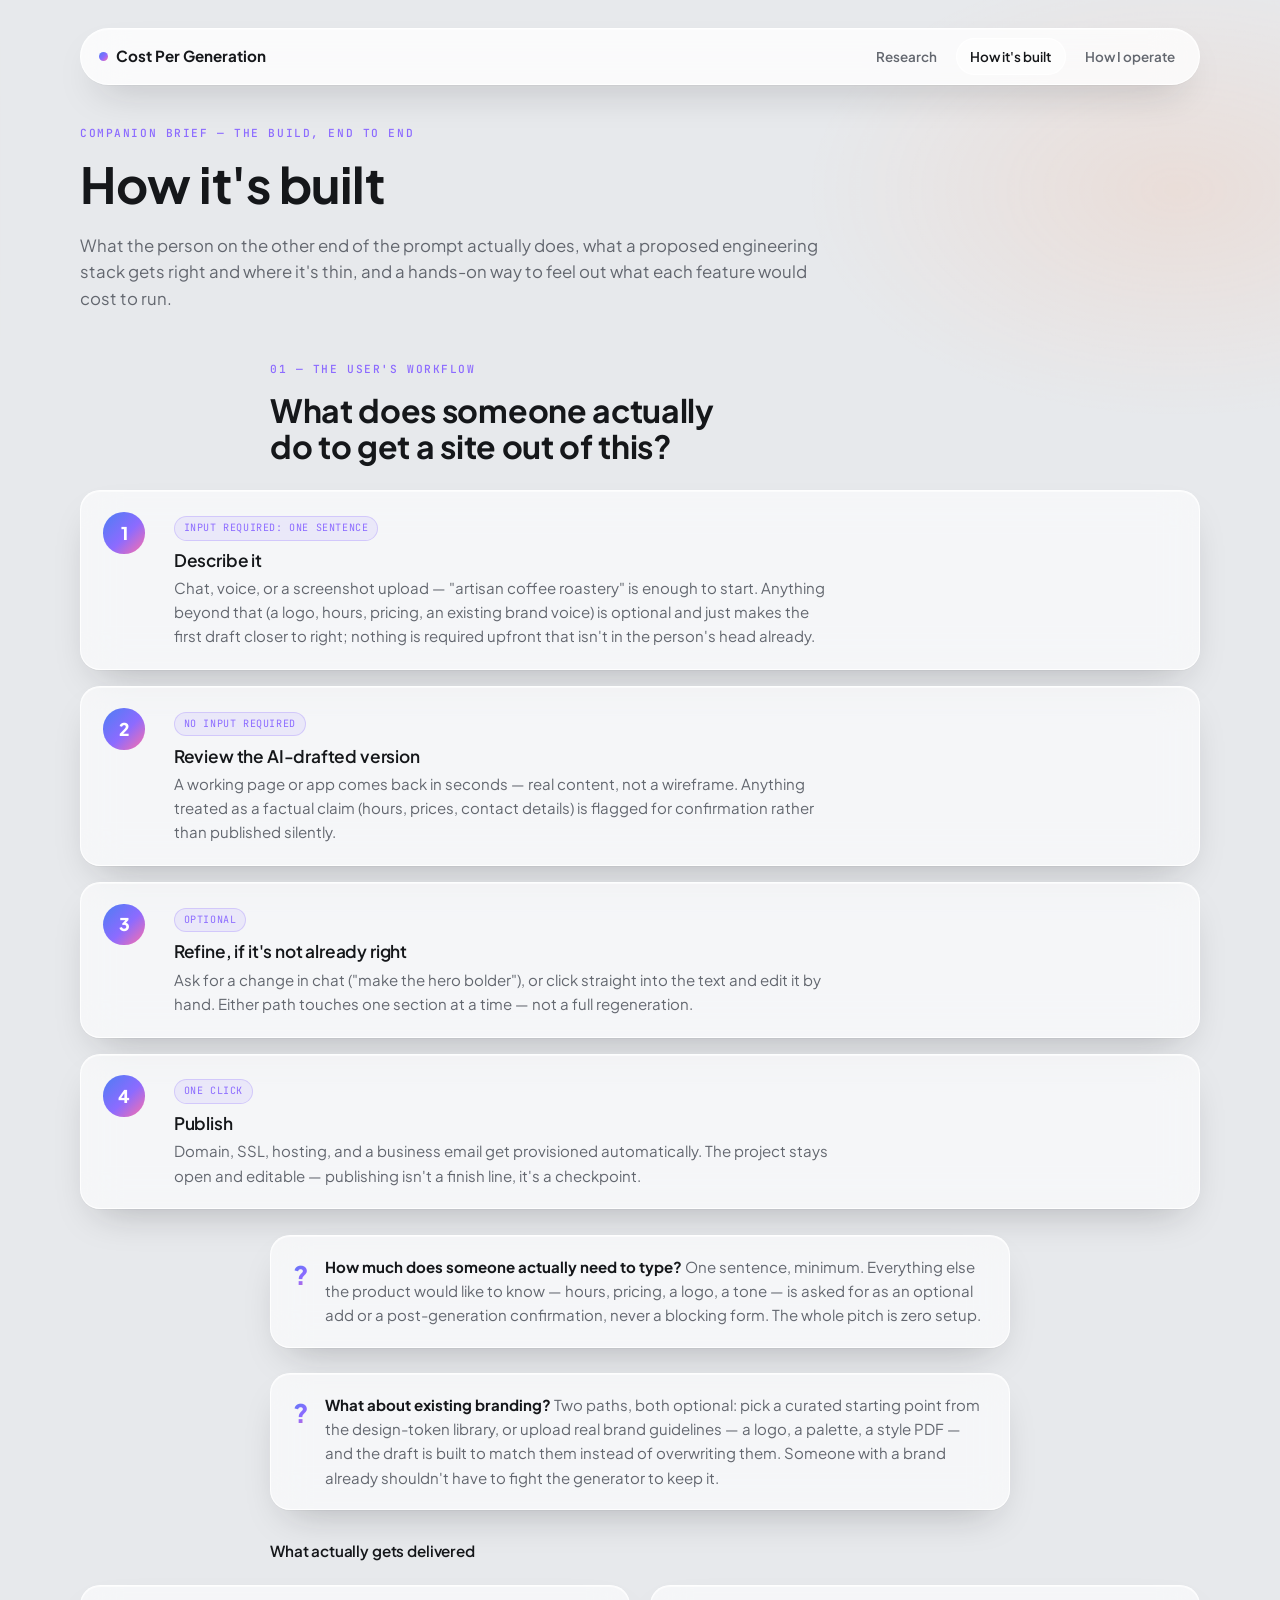
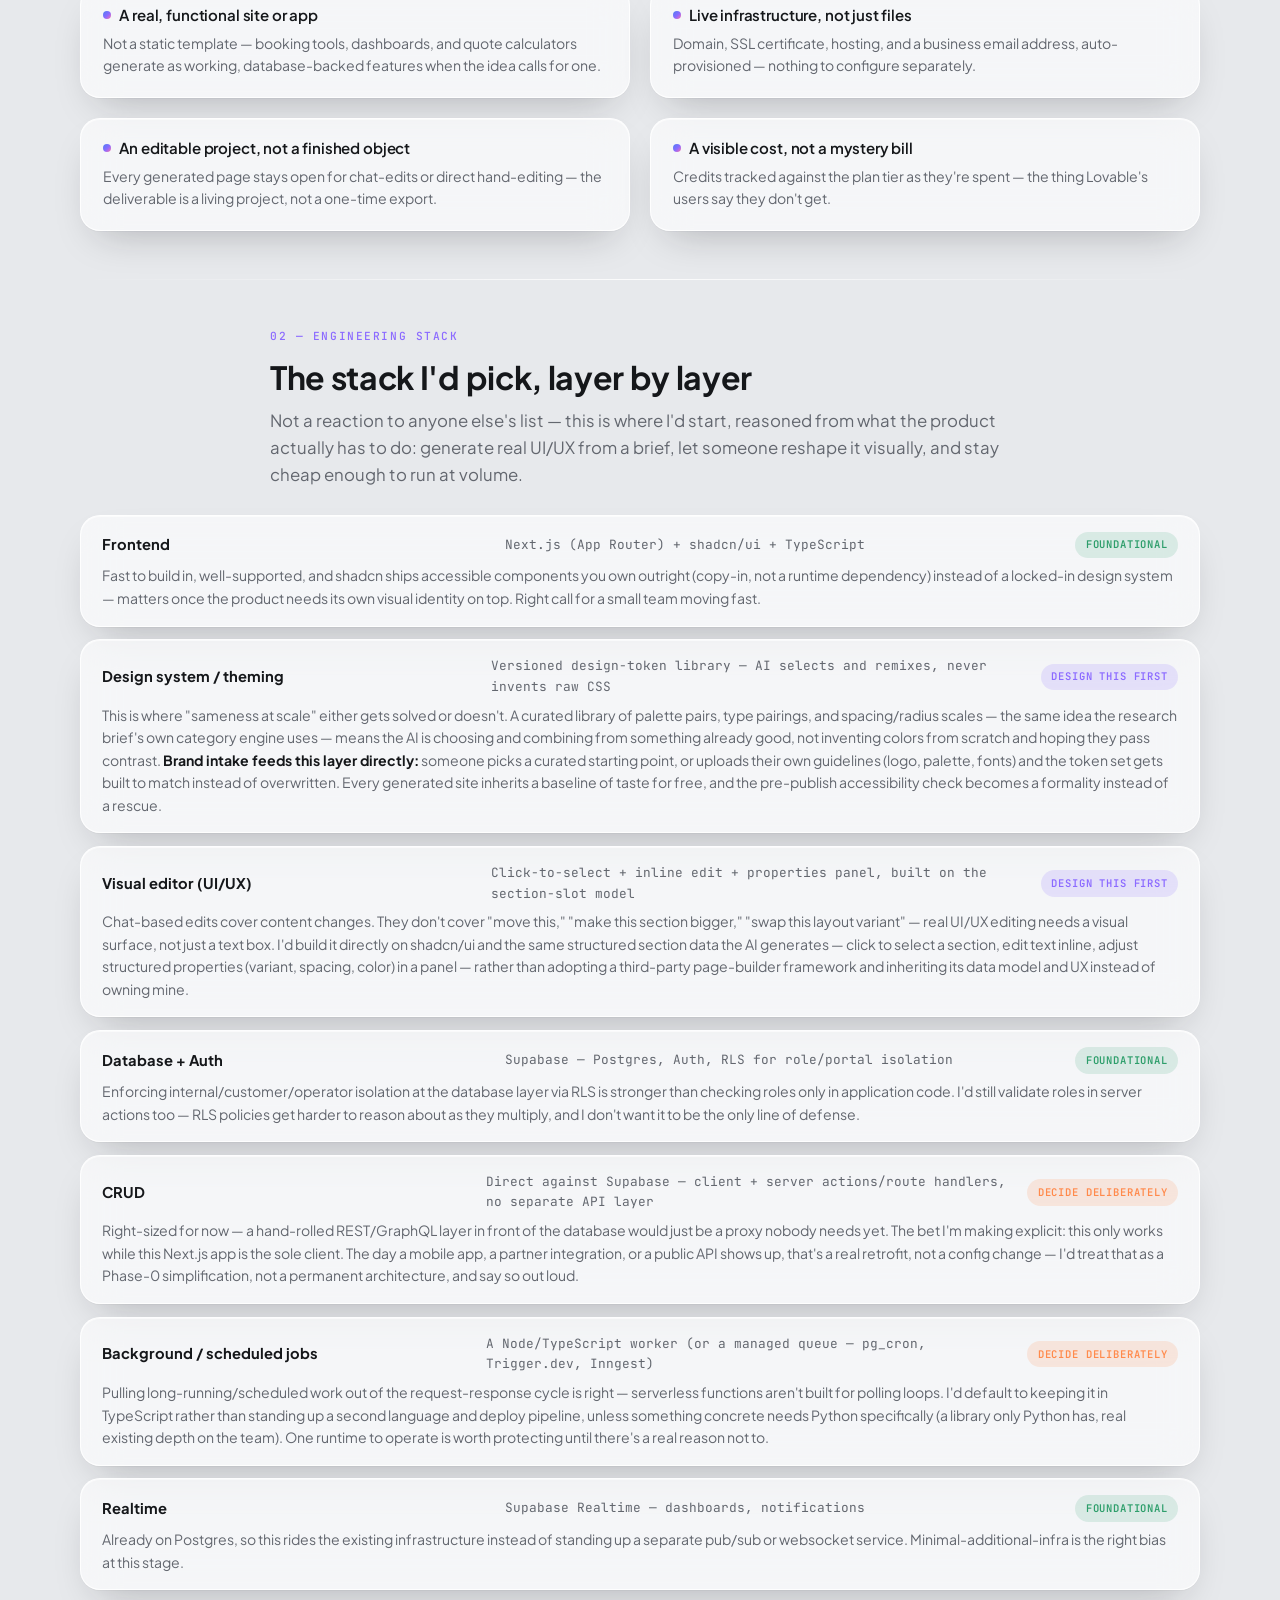
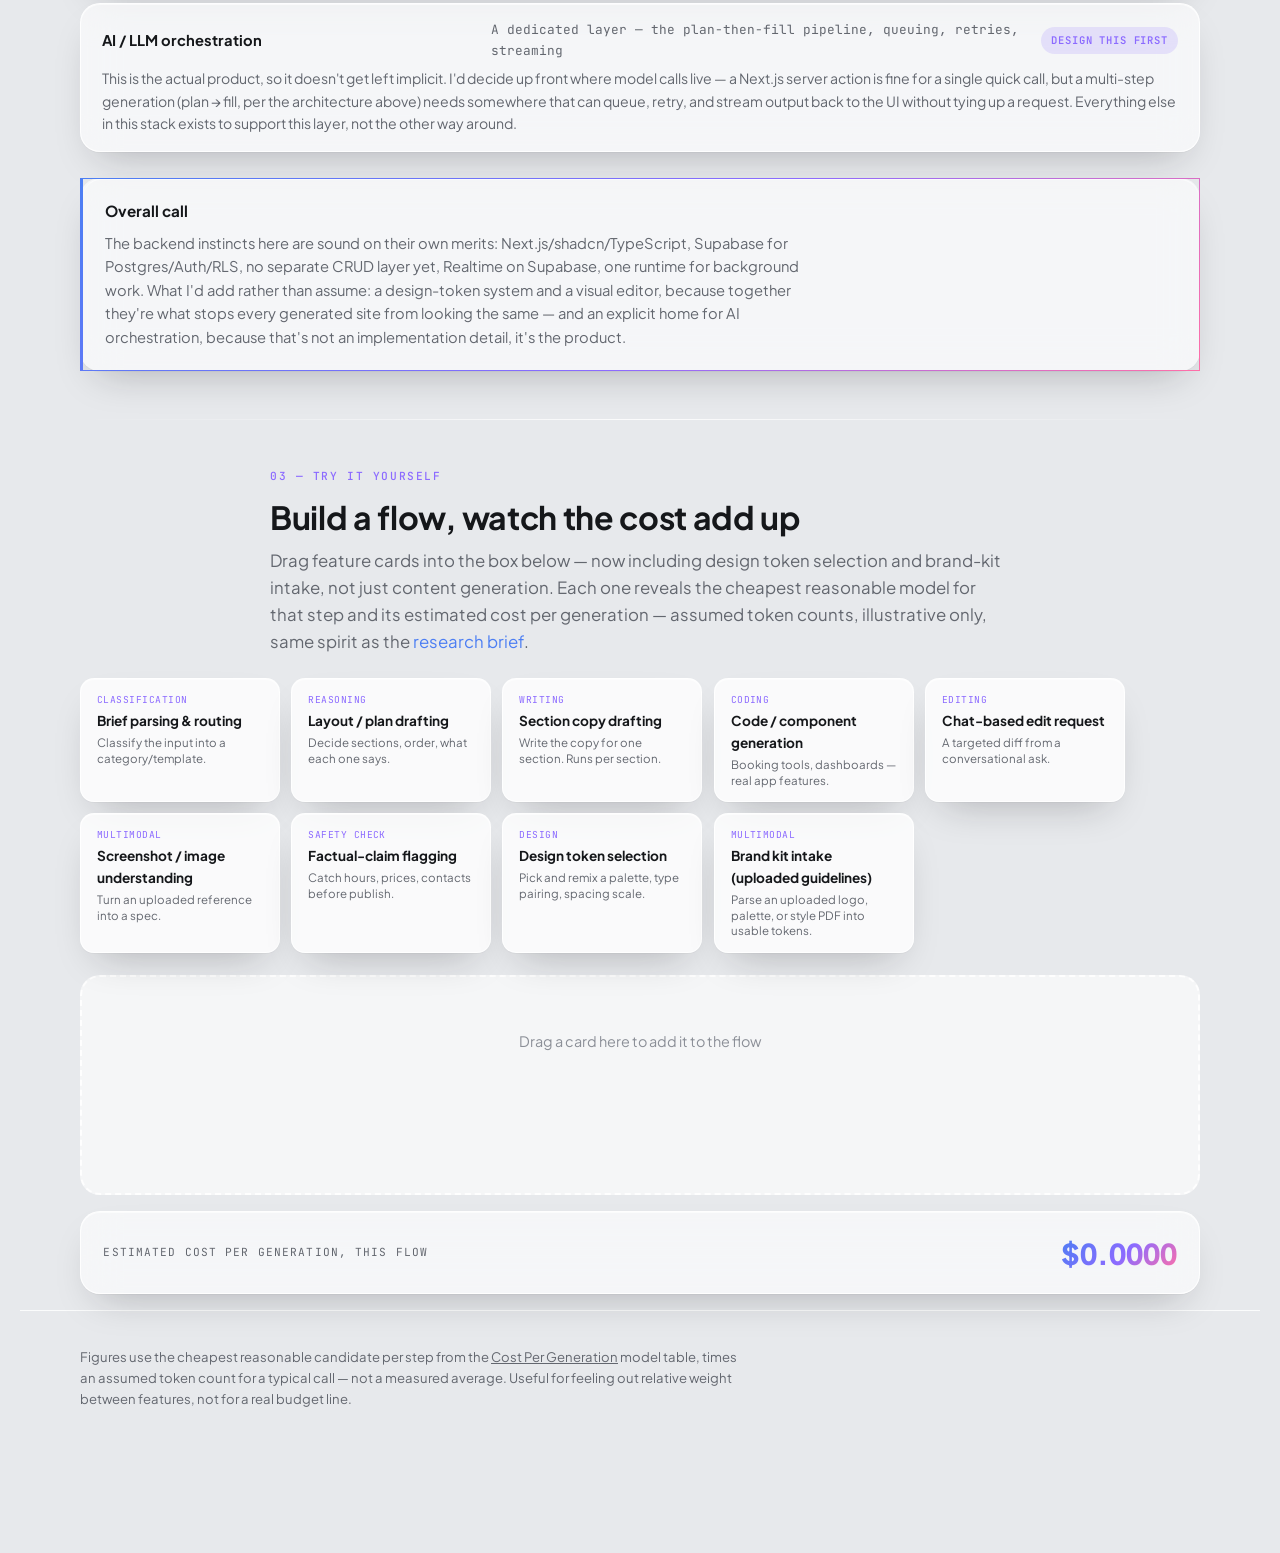
==== commit 06922ad7: "Reframe stack as my own, add branding intake, new operate.html page - Stack review (workflow.html) r" ====
--- a/workflow.html
+++ b/workflow.html
@@ -51,6 +51,7 @@
 .verdict.keep{background:rgba(46,158,107,.14);color:var(--good)}
 .verdict.watch{background:rgba(255,138,76,.16);color:var(--coral)}
 .verdict.gap{background:rgba(224,86,63,.14);color:var(--bad)}
+.verdict.priority{background:rgba(140,107,255,.16);color:var(--violet)}
 .stack-detail{padding:0 1.3rem 1rem;margin-top:-.6rem;font-size:.88rem;color:var(--soft-ink)}
 .stack-detail b{color:var(--ink)}
 
@@ -122,6 +123,7 @@
     <nav class="navlinks">
       <a href="index.html">Research</a>
       <a href="workflow.html" class="is-active">How it's built</a>
+      <a href="operate.html">How I operate</a>
     </nav>
   </div>
 </header>
@@ -184,6 +186,13 @@
     </div>
 
     <div class="wrap" style="max-width:740px">
+      <div class="qcallout card">
+        <span class="q">?</span>
+        <p><b>What about existing branding?</b> Two paths, both optional: pick a curated starting point from the design-token library, or upload real brand guidelines — a logo, a palette, a style PDF — and the draft is built to match them instead of overwriting them. Someone with a brand already shouldn't have to fight the generator to keep it.</p>
+      </div>
+    </div>
+
+    <div class="wrap" style="max-width:740px">
       <h3 style="font-size:.95rem;margin:2rem 0 0">What actually gets delivered</h3>
     </div>
     <div class="wrap">
@@ -201,9 +210,9 @@
   <!-- STACK REVIEW -->
   <section id="stack">
     <div class="wrap" style="max-width:740px">
-      <span class="eyebrow">02 — Engineering stack review</span>
-      <h2>A developer's proposed stack — is it right?</h2>
-      <p class="lede">Reviewed layer by layer, now including the design and editing experience the original list left out entirely. Short answer: the backend core is solid and worth keeping — four things are worth adding or pushing on before it's final.</p>
+      <span class="eyebrow">02 — Engineering stack</span>
+      <h2>The stack I'd pick, layer by layer</h2>
+      <p class="lede">Not a reaction to anyone else's list — this is where I'd start, reasoned from what the product actually has to do: generate real UI/UX from a brief, let someone reshape it visually, and stay cheap enough to run at volume.</p>
     </div>
     <div class="wrap">
       <div class="stack-list">
@@ -211,71 +220,71 @@
           <div class="stack-row">
             <span class="layer">Frontend</span>
             <span class="choice">Next.js (App Router) + shadcn/ui + TypeScript</span>
-            <span class="verdict keep">Keep</span>
-          </div>
-          <div class="stack-detail">Standard, well-supported, fast to build in. Server actions cut boilerplate; shadcn ships accessible components you own (copy-in, not a runtime dependency) instead of a locked-in design system. Right call for a small team moving fast.</div>
+            <span class="verdict keep">Foundational</span>
+          </div>
+          <div class="stack-detail">Fast to build in, well-supported, and shadcn ships accessible components you own outright (copy-in, not a runtime dependency) instead of a locked-in design system — matters once the product needs its own visual identity on top. Right call for a small team moving fast.</div>
         </div>
         <div class="card">
           <div class="stack-row">
             <span class="layer">Design system / theming</span>
-            <span class="choice">— not specified —</span>
-            <span class="verdict gap">Missing</span>
-          </div>
-          <div class="stack-detail">This is where "sameness at scale" either gets solved or doesn't. Let the AI invent arbitrary colors and type pairings freely, and output gets inconsistent and sometimes fails contrast — exactly what a pre-publish accessibility audit is supposed to catch after the fact. Better: a versioned library of curated design tokens — palette pairs, type pairings, spacing/radius scales, the same idea the research brief's own category engine uses — that the AI <em>selects and remixes</em> rather than invents from scratch. Every generated site inherits a baseline of taste for free, and the accessibility check becomes a formality instead of a rescue.</div>
+            <span class="choice">Versioned design-token library — AI selects and remixes, never invents raw CSS</span>
+            <span class="verdict priority">Design this first</span>
+          </div>
+          <div class="stack-detail">This is where "sameness at scale" either gets solved or doesn't. A curated library of palette pairs, type pairings, and spacing/radius scales — the same idea the research brief's own category engine uses — means the AI is choosing and combining from something already good, not inventing colors from scratch and hoping they pass contrast. <b>Brand intake feeds this layer directly:</b> someone picks a curated starting point, or uploads their own guidelines (logo, palette, fonts) and the token set gets built to match instead of overwritten. Every generated site inherits a baseline of taste for free, and the pre-publish accessibility check becomes a formality instead of a rescue.</div>
         </div>
         <div class="card">
           <div class="stack-row">
             <span class="layer">Visual editor (UI/UX)</span>
-            <span class="choice">— not specified —</span>
-            <span class="verdict gap">Missing</span>
-          </div>
-          <div class="stack-detail">Chat-based edits cover content changes. They don't cover "move this," "make this section bigger," "swap this layout variant" — real UI/UX editing needs a visual surface, not just a text box. Build it directly on top of shadcn/ui and the section-slot data model already in the stack — click to select a section, edit text inline, adjust structured properties (variant, spacing, color) in a panel — rather than adopting a third-party page-builder framework. That avoids the exact trap flagged in the Lovable research: inheriting someone else's data model and UX instead of owning your own.</div>
+            <span class="choice">Click-to-select + inline edit + properties panel, built on the section-slot model</span>
+            <span class="verdict priority">Design this first</span>
+          </div>
+          <div class="stack-detail">Chat-based edits cover content changes. They don't cover "move this," "make this section bigger," "swap this layout variant" — real UI/UX editing needs a visual surface, not just a text box. I'd build it directly on shadcn/ui and the same structured section data the AI generates — click to select a section, edit text inline, adjust structured properties (variant, spacing, color) in a panel — rather than adopting a third-party page-builder framework and inheriting its data model and UX instead of owning mine.</div>
         </div>
         <div class="card">
           <div class="stack-row">
             <span class="layer">Database + Auth</span>
             <span class="choice">Supabase — Postgres, Auth, RLS for role/portal isolation</span>
-            <span class="verdict keep">Keep</span>
-          </div>
-          <div class="stack-detail">Enforcing internal/customer/operator isolation at the database layer via RLS is stronger than checking roles only in application code. <b>One caution:</b> RLS policies get harder to reason about as they multiply — keep them simple, test them directly, and don't treat RLS as the only line of defense; validate roles in server actions too.</div>
+            <span class="verdict keep">Foundational</span>
+          </div>
+          <div class="stack-detail">Enforcing internal/customer/operator isolation at the database layer via RLS is stronger than checking roles only in application code. I'd still validate roles in server actions too — RLS policies get harder to reason about as they multiply, and I don't want it to be the only line of defense.</div>
         </div>
         <div class="card">
           <div class="stack-row">
             <span class="layer">CRUD</span>
             <span class="choice">Direct against Supabase — client + server actions/route handlers, no separate API layer</span>
-            <span class="verdict keep">Keep, with a caveat</span>
-          </div>
-          <div class="stack-detail">Right-sized for now — a hand-rolled REST/GraphQL layer in front of the database would just be a proxy nobody needed yet. <b>The caveat:</b> this quietly assumes only this Next.js app ever talks to the data. If a mobile app, a partner integration, or a public API shows up later, that's a real retrofit, not a config change — worth deciding now whether that's a permanent bet or a Phase-0 simplification.</div>
-        </div>
-        <div class="card">
-          <div class="stack-row">
-            <span class="layer">Background jobs</span>
-            <span class="choice">Separate Dockerized Python server, same Postgres — polling, expiry sweeps, timers</span>
-            <span class="verdict watch">Push back</span>
-          </div>
-          <div class="stack-detail">Pulling long-running/scheduled work out of the request-response cycle is the right instinct — serverless functions aren't built for polling loops. <b>But:</b> a second language and a second deploy pipeline is a real tax on a small team already running TypeScript everywhere else. Worth asking directly: is there a concrete reason for Python here (a library only Python has, existing team depth), or is it default habit? If it's habit, a Node/TypeScript worker — or a managed queue like Supabase's pg_cron, Trigger.dev, or Inngest — gets the same separation without a second runtime to operate.</div>
+            <span class="verdict watch">Decide deliberately</span>
+          </div>
+          <div class="stack-detail">Right-sized for now — a hand-rolled REST/GraphQL layer in front of the database would just be a proxy nobody needs yet. The bet I'm making explicit: this only works while this Next.js app is the sole client. The day a mobile app, a partner integration, or a public API shows up, that's a real retrofit, not a config change — I'd treat that as a Phase-0 simplification, not a permanent architecture, and say so out loud.</div>
+        </div>
+        <div class="card">
+          <div class="stack-row">
+            <span class="layer">Background / scheduled jobs</span>
+            <span class="choice">A Node/TypeScript worker (or a managed queue — pg_cron, Trigger.dev, Inngest)</span>
+            <span class="verdict watch">Decide deliberately</span>
+          </div>
+          <div class="stack-detail">Pulling long-running/scheduled work out of the request-response cycle is right — serverless functions aren't built for polling loops. I'd default to keeping it in TypeScript rather than standing up a second language and deploy pipeline, unless something concrete needs Python specifically (a library only Python has, real existing depth on the team). One runtime to operate is worth protecting until there's a real reason not to.</div>
         </div>
         <div class="card">
           <div class="stack-row">
             <span class="layer">Realtime</span>
             <span class="choice">Supabase Realtime — dashboards, notifications</span>
-            <span class="verdict keep">Keep</span>
+            <span class="verdict keep">Foundational</span>
           </div>
           <div class="stack-detail">Already on Postgres, so this rides the existing infrastructure instead of standing up a separate pub/sub or websocket service. Minimal-additional-infra is the right bias at this stage.</div>
         </div>
         <div class="card">
           <div class="stack-row">
             <span class="layer">AI / LLM orchestration</span>
-            <span class="choice">— not specified —</span>
-            <span class="verdict gap">Missing</span>
-          </div>
-          <div class="stack-detail">This is the actual product. Nowhere in the stack does it say where model calls happen, how a multi-step generation (plan → fill, per the architecture above) gets queued and retried, or how streaming output reaches the UI. That decision — inside a Next.js server action for simple calls, versus a dedicated service for longer agent loops — belongs in this stack description before anything else does.</div>
+            <span class="choice">A dedicated layer — the plan-then-fill pipeline, queuing, retries, streaming</span>
+            <span class="verdict priority">Design this first</span>
+          </div>
+          <div class="stack-detail">This is the actual product, so it doesn't get left implicit. I'd decide up front where model calls live — a Next.js server action is fine for a single quick call, but a multi-step generation (plan → fill, per the architecture above) needs somewhere that can queue, retry, and stream output back to the UI without tying up a request. Everything else in this stack exists to support this layer, not the other way around.</div>
         </div>
       </div>
 
       <div class="verdict-box card">
         <h4>Overall call</h4>
-        <p>Keep the core: Next.js/shadcn/TypeScript, Supabase for Postgres/Auth/RLS, no separate CRUD layer yet, Realtime on Supabase. Four things to resolve before it's final — add a design-token system and a visual editor (both missing entirely, and both compound: get the token library and the editor's data model right early, and everything generated after inherits them for free), confirm Python earns its place for background jobs rather than defaulting to it, and name where AI orchestration actually lives. That last one isn't a nice-to-have; for this product, it's the part of the stack that matters most.</p>
+        <p>The backend instincts here are sound on their own merits: Next.js/shadcn/TypeScript, Supabase for Postgres/Auth/RLS, no separate CRUD layer yet, Realtime on Supabase, one runtime for background work. What I'd add rather than assume: a design-token system and a visual editor, because together they're what stops every generated site from looking the same — and an explicit home for AI orchestration, because that's not an implementation detail, it's the product.</p>
       </div>
     </div>
   </section>
@@ -287,7 +296,7 @@
     <div class="wrap" style="max-width:740px">
       <span class="eyebrow">03 — Try it yourself</span>
       <h2>Build a flow, watch the cost add up</h2>
-      <p class="lede">Drag feature cards into the box below. Each one reveals the cheapest reasonable model for that step and its estimated cost per generation — assumed token counts, illustrative only, same spirit as the <a href="index.html">research brief</a>.</p>
+      <p class="lede">Drag feature cards into the box below — now including design token selection and brand-kit intake, not just content generation. Each one reveals the cheapest reasonable model for that step and its estimated cost per generation — assumed token counts, illustrative only, same spirit as the <a href="index.html">research brief</a>.</p>
     </div>
     <div class="wrap">
       <div class="palette" id="palette"></div>
@@ -319,7 +328,9 @@
     { id:'code', name:'Code / component generation', desc:'Booking tools, dashboards — real app features.', tag:'coding', models:['Kimi K2.7 Code','Qwen3 Coder'], cost:0.010970 },
     { id:'edit', name:'Chat-based edit request', desc:'A targeted diff from a conversational ask.', tag:'editing', models:['Claude Haiku 4.5','Grok 4.1'], cost:0.002500 },
     { id:'vision', name:'Screenshot / image understanding', desc:'Turn an uploaded reference into a spec.', tag:'multimodal', models:['Gemini 3.1 Pro','GPT-5.5'], cost:0.007200 },
-    { id:'flag', name:'Factual-claim flagging', desc:'Catch hours, prices, contacts before publish.', tag:'safety check', models:['Command R7B','GPT-5 Nano'], cost:0.000023 }
+    { id:'flag', name:'Factual-claim flagging', desc:'Catch hours, prices, contacts before publish.', tag:'safety check', models:['Command R7B','GPT-5 Nano'], cost:0.000023 },
+    { id:'tokens', name:'Design token selection', desc:'Pick and remix a palette, type pairing, spacing scale.', tag:'design', models:['Command R7B','Claude Haiku 4.5'], cost:0.000031 },
+    { id:'brandkit', name:'Brand kit intake (uploaded guidelines)', desc:'Parse an uploaded logo, palette, or style PDF into usable tokens.', tag:'multimodal', models:['Gemini 3.1 Pro','GPT-5.5'], cost:0.007600 }
   ];
 
   var palette = document.getElementById('palette');
